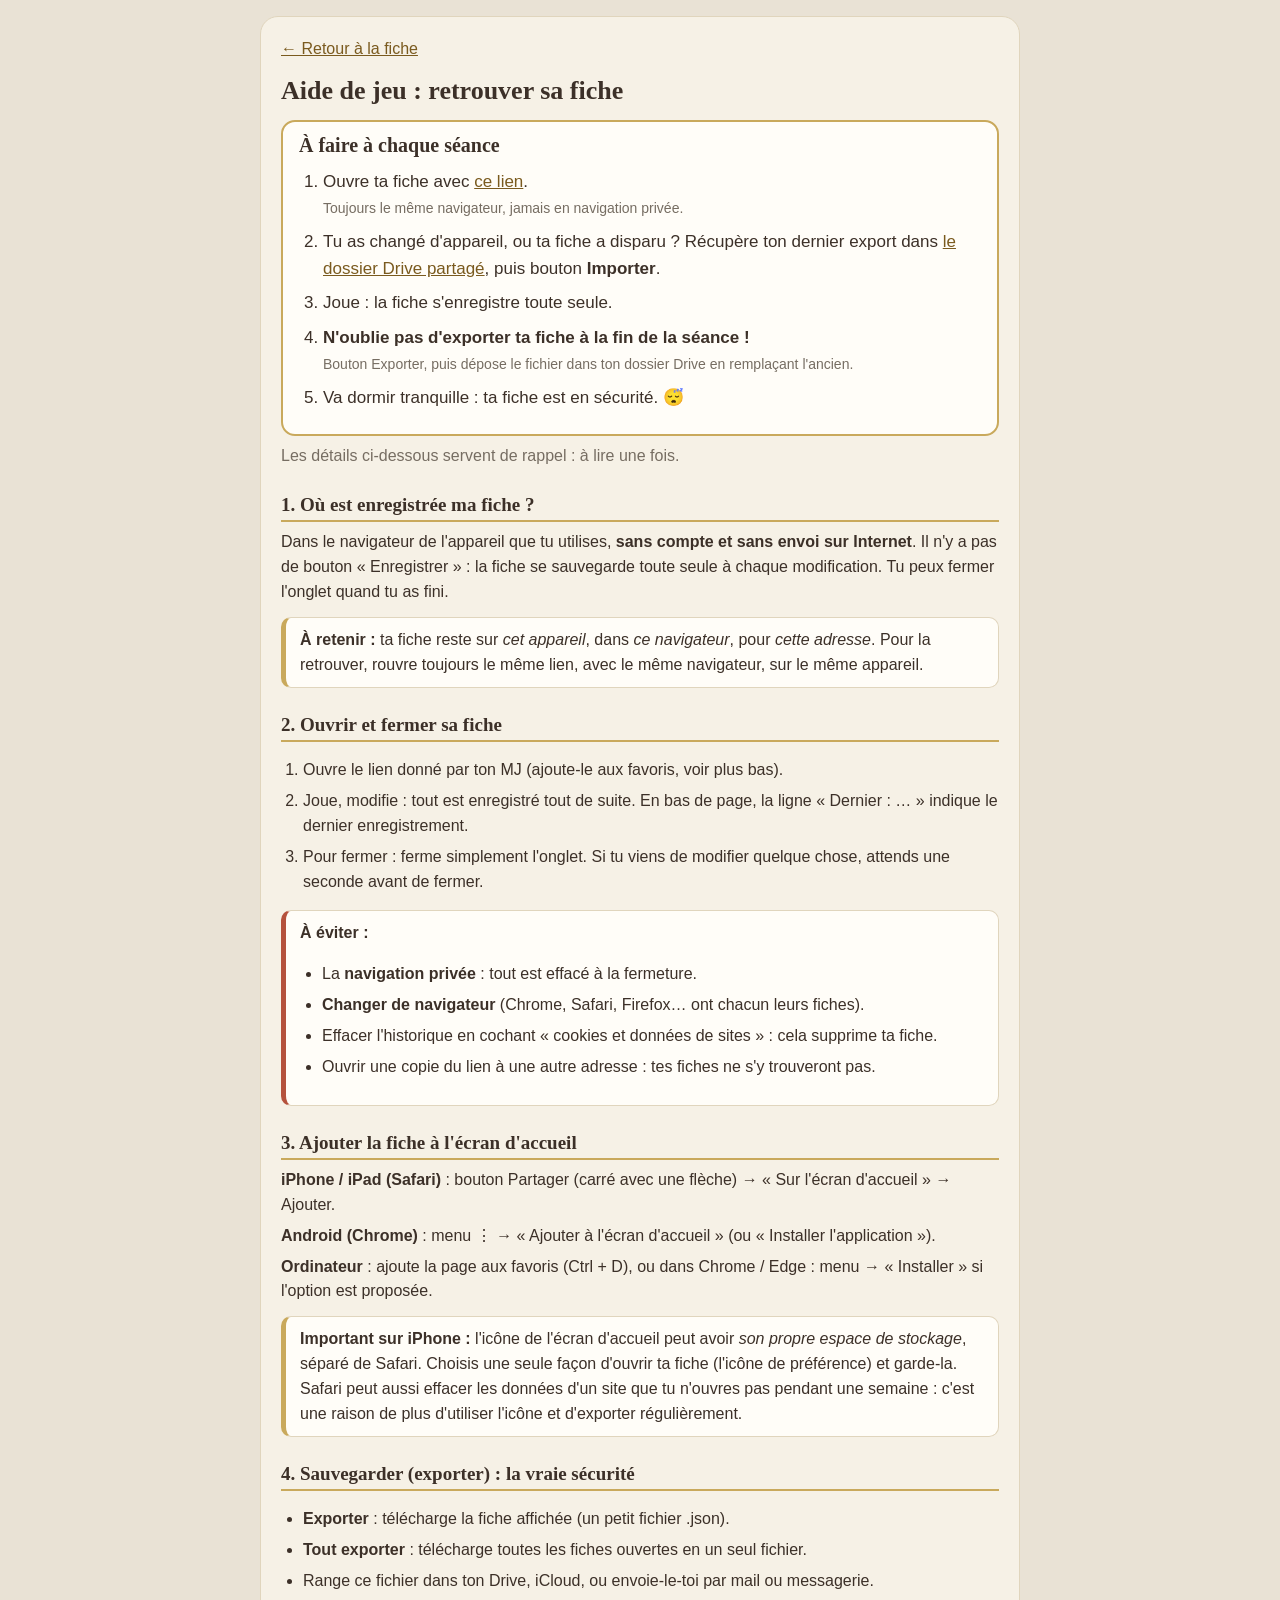
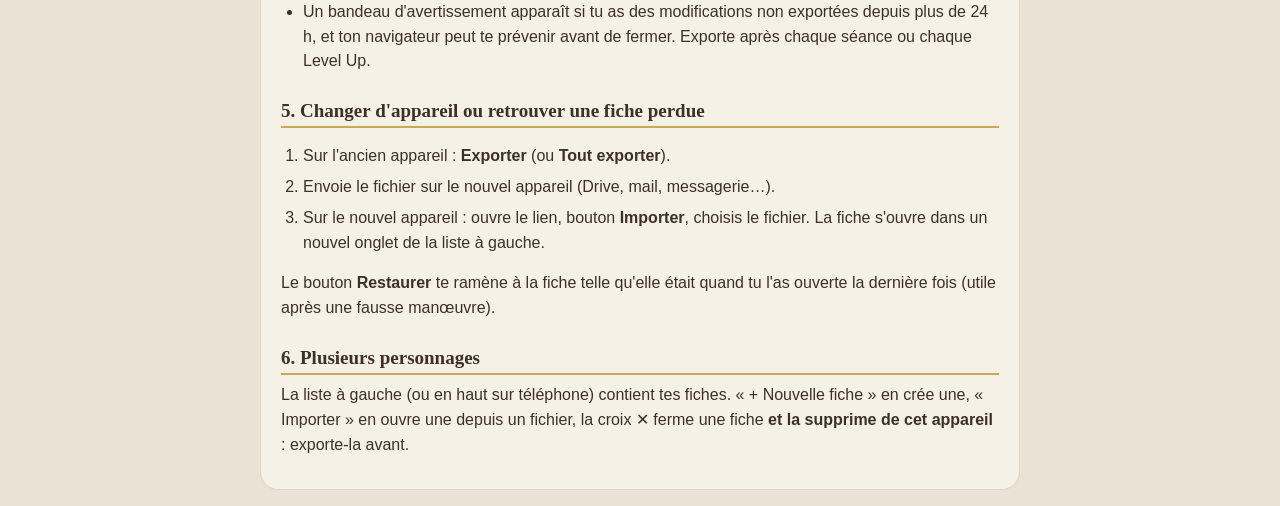
==== aide.html @ 0c8c1849 "Mise à jour du lien Drive" ====
<!DOCTYPE html>
<html lang="fr">
<head>
<meta charset="UTF-8">
<meta name="viewport" content="width=device-width, initial-scale=1">
<title>Coïa — Aide de jeu : retrouver sa fiche</title>
<style>
  :root { --paper:#f6f1e6; --ink:#3c3028; --muted:#766d62; --gold:#c9a95c; --line:#e0d5bd; --white:#fffdf8; }
  * { box-sizing:border-box; }
  body { margin:0; background:#e9e2d5; color:var(--ink); font:16px/1.55 "Segoe UI",Arial,sans-serif; padding:16px; }
  main { max-width:760px; margin:0 auto; background:var(--paper); border:1px solid var(--line); border-radius:18px; padding:20px 20px 26px; }
  h1 { font:bold 26px Georgia,serif; margin:0 0 4px; }
  h2 { font:bold 19px Georgia,serif; margin:26px 0 8px; border-bottom:2px solid var(--gold); padding-bottom:4px; }
  p, li { margin:6px 0; }
  .lead { color:var(--muted); margin-bottom:14px; }
  .box { background:var(--white); border:1px solid var(--line); border-left:5px solid var(--gold); border-radius:10px; padding:10px 14px; margin:12px 0; }
  .ko { border-left-color:#b5523d; }
  a { color:#7a5a1e; }
  ul, ol { padding-left:22px; }
  .back { display:inline-block; margin-bottom:14px; }
  .quick { background:var(--white); border:2px solid var(--gold); border-radius:14px; padding:12px 16px 14px; margin:14px 0 8px; }
  .quick h2 { border:0; margin:0 0 6px; font-size:20px; }
  .quick ol { margin:0; padding-left:24px; font-size:17px; }
  .quick li { margin:8px 0; }
  .quick small { color:var(--muted); font-size:14px; }
</style>
</head>
<body>
<main>
  <a class="back" href="index.html">← Retour à la fiche</a>
  <h1>Aide de jeu : retrouver sa fiche</h1>
  <div class="quick">
    <h2>À faire à chaque séance</h2>
    <ol>
      <li>Ouvre ta fiche avec <a href="index.html">ce lien</a>.<br><small>Toujours le même navigateur, jamais en navigation privée.</small></li>
      <li>Tu as changé d'appareil, ou ta fiche a disparu ? Récupère ton dernier export dans <a id="driveLink" href="#">le dossier Drive partagé</a>, puis bouton <strong>Importer</strong>.</li>
      <li>Joue : la fiche s'enregistre toute seule.</li>
      <li><strong>N'oublie pas d'exporter ta fiche à la fin de la séance !</strong><br><small>Bouton Exporter, puis dépose le fichier dans ton dossier Drive en remplaçant l'ancien.</small></li>
      <li>Va dormir tranquille : ta fiche est en sécurité. 😴</li>
    </ol>
  </div>
  <p class="lead">Les détails ci-dessous servent de rappel : à lire une fois.</p>

  <h2>1. Où est enregistrée ma fiche ?</h2>
  <p>Dans le navigateur de l'appareil que tu utilises, <strong>sans compte et sans envoi sur Internet</strong>. Il n'y a pas de bouton « Enregistrer » : la fiche se sauvegarde toute seule à chaque modification. Tu peux fermer l'onglet quand tu as fini.</p>
  <div class="box"><strong>À retenir :</strong> ta fiche reste sur <em>cet appareil</em>, dans <em>ce navigateur</em>, pour <em>cette adresse</em>. Pour la retrouver, rouvre toujours le même lien, avec le même navigateur, sur le même appareil.</div>

  <h2>2. Ouvrir et fermer sa fiche</h2>
  <ol>
    <li>Ouvre le lien donné par ton MJ (ajoute-le aux favoris, voir plus bas).</li>
    <li>Joue, modifie : tout est enregistré tout de suite. En bas de page, la ligne « Dernier : … » indique le dernier enregistrement.</li>
    <li>Pour fermer : ferme simplement l'onglet. Si tu viens de modifier quelque chose, attends une seconde avant de fermer.</li>
  </ol>
  <div class="box ko"><strong>À éviter :</strong>
    <ul>
      <li>La <strong>navigation privée</strong> : tout est effacé à la fermeture.</li>
      <li><strong>Changer de navigateur</strong> (Chrome, Safari, Firefox… ont chacun leurs fiches).</li>
      <li>Effacer l'historique en cochant « cookies et données de sites » : cela supprime ta fiche.</li>
      <li>Ouvrir une copie du lien à une autre adresse : tes fiches ne s'y trouveront pas.</li>
    </ul>
  </div>

  <h2>3. Ajouter la fiche à l'écran d'accueil</h2>
  <p><strong>iPhone / iPad (Safari)</strong> : bouton Partager (carré avec une flèche) → « Sur l'écran d'accueil » → Ajouter.</p>
  <p><strong>Android (Chrome)</strong> : menu ⋮ → « Ajouter à l'écran d'accueil » (ou « Installer l'application »).</p>
  <p><strong>Ordinateur</strong> : ajoute la page aux favoris (Ctrl + D), ou dans Chrome / Edge : menu → « Installer » si l'option est proposée.</p>
  <div class="box"><strong>Important sur iPhone :</strong> l'icône de l'écran d'accueil peut avoir <em>son propre espace de stockage</em>, séparé de Safari. Choisis une seule façon d'ouvrir ta fiche (l'icône de préférence) et garde-la. Safari peut aussi effacer les données d'un site que tu n'ouvres pas pendant une semaine : c'est une raison de plus d'utiliser l'icône et d'exporter régulièrement.</div>

  <h2>4. Sauvegarder (exporter) : la vraie sécurité</h2>
  <ul>
    <li><strong>Exporter</strong> : télécharge la fiche affichée (un petit fichier .json).</li>
    <li><strong>Tout exporter</strong> : télécharge toutes les fiches ouvertes en un seul fichier.</li>
    <li>Range ce fichier dans ton Drive, iCloud, ou envoie-le-toi par mail ou messagerie.</li>
    <li>Un bandeau d'avertissement apparaît si tu as des modifications non exportées depuis plus de 24 h, et ton navigateur peut te prévenir avant de fermer. Exporte après chaque séance ou chaque Level Up.</li>
  </ul>

  <h2>5. Changer d'appareil ou retrouver une fiche perdue</h2>
  <ol>
    <li>Sur l'ancien appareil : <strong>Exporter</strong> (ou <strong>Tout exporter</strong>).</li>
    <li>Envoie le fichier sur le nouvel appareil (Drive, mail, messagerie…).</li>
    <li>Sur le nouvel appareil : ouvre le lien, bouton <strong>Importer</strong>, choisis le fichier. La fiche s'ouvre dans un nouvel onglet de la liste à gauche.</li>
  </ol>
  <p>Le bouton <strong>Restaurer</strong> te ramène à la fiche telle qu'elle était quand tu l'as ouverte la dernière fois (utile après une fausse manœuvre).</p>

  <h2>6. Plusieurs personnages</h2>
  <p>La liste à gauche (ou en haut sur téléphone) contient tes fiches. « + Nouvelle fiche » en crée une, « Importer » en ouvre une depuis un fichier, la croix ✕ ferme une fiche <strong>et la supprime de cet appareil</strong> : exporte-la avant.</p>
</main>
<script>
  // Le MJ colle ici le lien du dossier Drive partagé (entre les guillemets). Laisser vide tant qu'il n'existe pas.
  const LIEN_DRIVE = 'https://drive.google.com/drive/folders/1nUZcIhmO85K1fo0zMs_XKZ4BUqSYp_VO';
  const drive = document.getElementById('driveLink');
  if (LIEN_DRIVE) { drive.href = LIEN_DRIVE; drive.target = '_blank'; drive.rel = 'noopener'; }
  else drive.replaceWith('le dossier Drive partagé (lien à demander à ton MJ)');
</script>
</body>
</html>
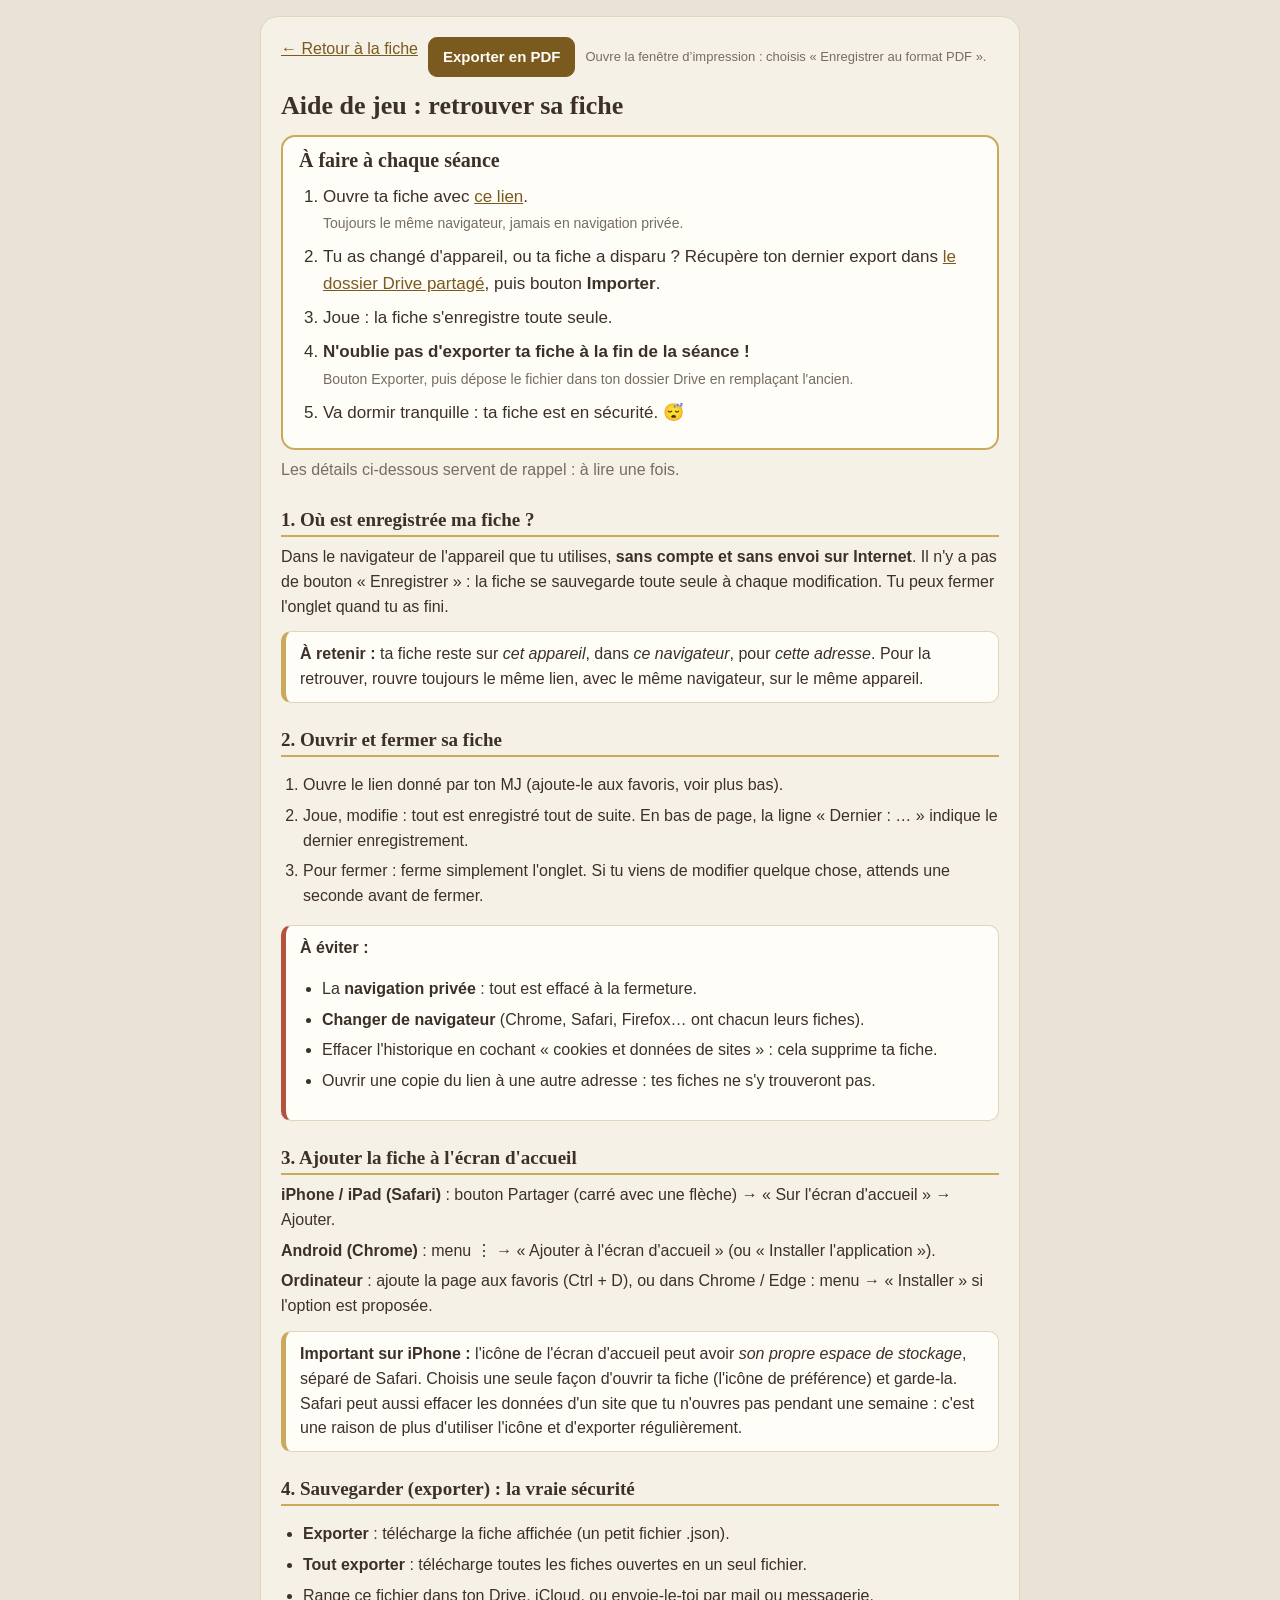
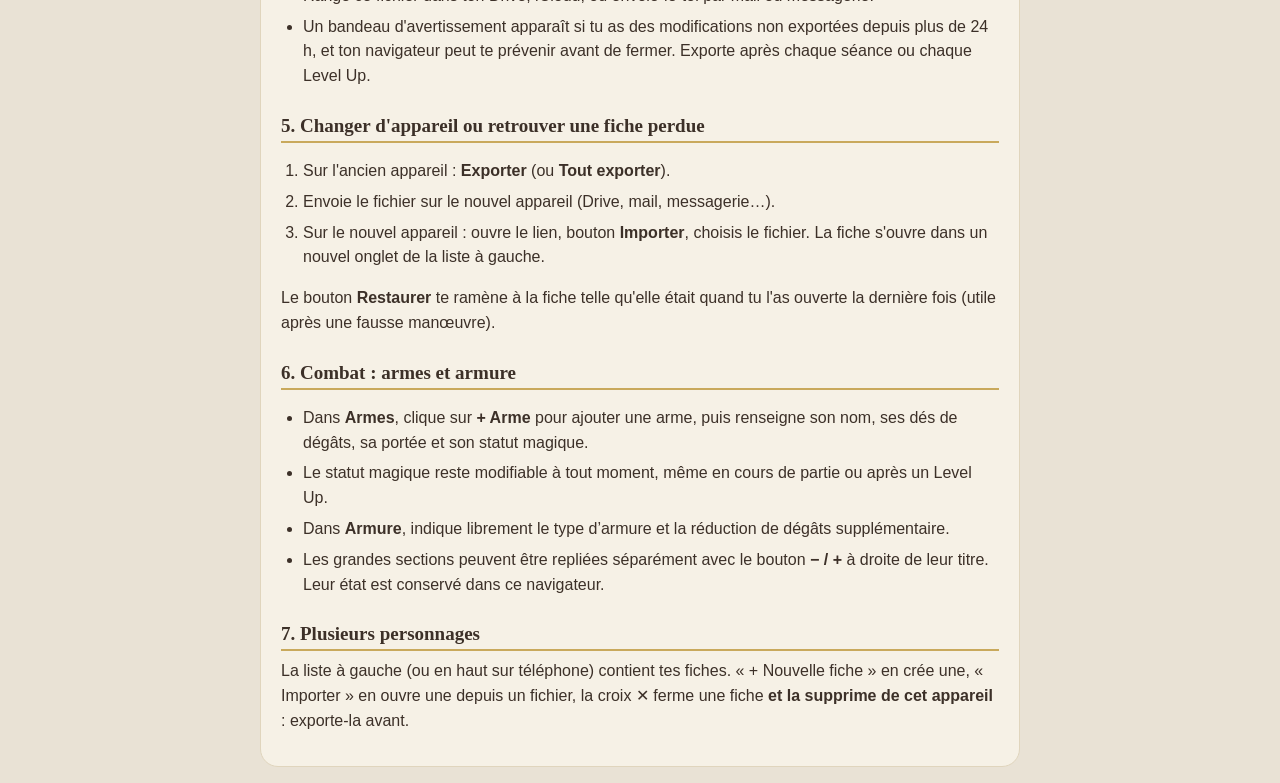
==== commit 5e1b6687: "v_9 remplacement des fichiers Ajout de l'export de l'aide de jeu" ====
--- a/aide.html
+++ b/aide.html
@@ -23,11 +23,30 @@
   .quick ol { margin:0; padding-left:24px; font-size:17px; }
   .quick li { margin:8px 0; }
   .quick small { color:var(--muted); font-size:14px; }
+  .toolbar { display:flex; flex-wrap:wrap; gap:10px; align-items:center; margin:0 0 14px; }
+  .export-pdf { appearance:none; border:1px solid #7a5a1e; border-radius:9px; background:#7a5a1e; color:#fffdf8; padding:9px 14px; font:600 15px/1.3 "Segoe UI",Arial,sans-serif; cursor:pointer; }
+  .export-pdf:hover { background:#624716; }
+  .export-note { color:var(--muted); font-size:13px; }
+  @media print {
+    @page { size:auto; margin:15mm 14mm; }
+    body { padding:0; margin:0; background:#fff; color:#222; font-size:11pt; line-height:1.4; }
+    main { max-width:none; margin:0; padding:0; border:0; border-radius:0; background:#fff; }
+    .toolbar, .back { display:none !important; }
+    h1 { font-size:22pt; }
+    h2 { font-size:15pt; margin-top:18pt; break-after:avoid; }
+    p, li { break-inside:avoid; }
+    .box, .quick { break-inside:avoid; background:#fff; }
+    a { color:#624716; text-decoration:underline; }
+  }
 </style>
 </head>
 <body>
 <main>
-  <a class="back" href="index.html">← Retour à la fiche</a>
+  <div class="toolbar">
+    <a class="back" href="index.html">← Retour à la fiche</a>
+    <button class="export-pdf" id="exportPdf" type="button">Exporter en PDF</button>
+    <span class="export-note">Ouvre la fenêtre d’impression : choisis « Enregistrer au format PDF ».</span>
+  </div>
   <h1>Aide de jeu : retrouver sa fiche</h1>
   <div class="quick">
     <h2>À faire à chaque séance</h2>
@@ -82,11 +101,21 @@
   </ol>
   <p>Le bouton <strong>Restaurer</strong> te ramène à la fiche telle qu'elle était quand tu l'as ouverte la dernière fois (utile après une fausse manœuvre).</p>
 
-  <h2>6. Plusieurs personnages</h2>
+  <h2>6. Combat : armes et armure</h2>
+  <ul>
+    <li>Dans <strong>Armes</strong>, clique sur <strong>+ Arme</strong> pour ajouter une arme, puis renseigne son nom, ses dés de dégâts, sa portée et son statut magique.</li>
+    <li>Le statut magique reste modifiable à tout moment, même en cours de partie ou après un Level Up.</li>
+    <li>Dans <strong>Armure</strong>, indique librement le type d’armure et la réduction de dégâts supplémentaire.</li>
+    <li>Les grandes sections peuvent être repliées séparément avec le bouton <strong>− / +</strong> à droite de leur titre. Leur état est conservé dans ce navigateur.</li>
+  </ul>
+
+  <h2>7. Plusieurs personnages</h2>
   <p>La liste à gauche (ou en haut sur téléphone) contient tes fiches. « + Nouvelle fiche » en crée une, « Importer » en ouvre une depuis un fichier, la croix ✕ ferme une fiche <strong>et la supprime de cet appareil</strong> : exporte-la avant.</p>
 </main>
 <script>
   // Le MJ colle ici le lien du dossier Drive partagé (entre les guillemets). Laisser vide tant qu'il n'existe pas.
+  document.getElementById('exportPdf').addEventListener('click', () => window.print());
+
   const LIEN_DRIVE = 'https://drive.google.com/drive/folders/1nUZcIhmO85K1fo0zMs_XKZ4BUqSYp_VO';
   const drive = document.getElementById('driveLink');
   if (LIEN_DRIVE) { drive.href = LIEN_DRIVE; drive.target = '_blank'; drive.rel = 'noopener'; }
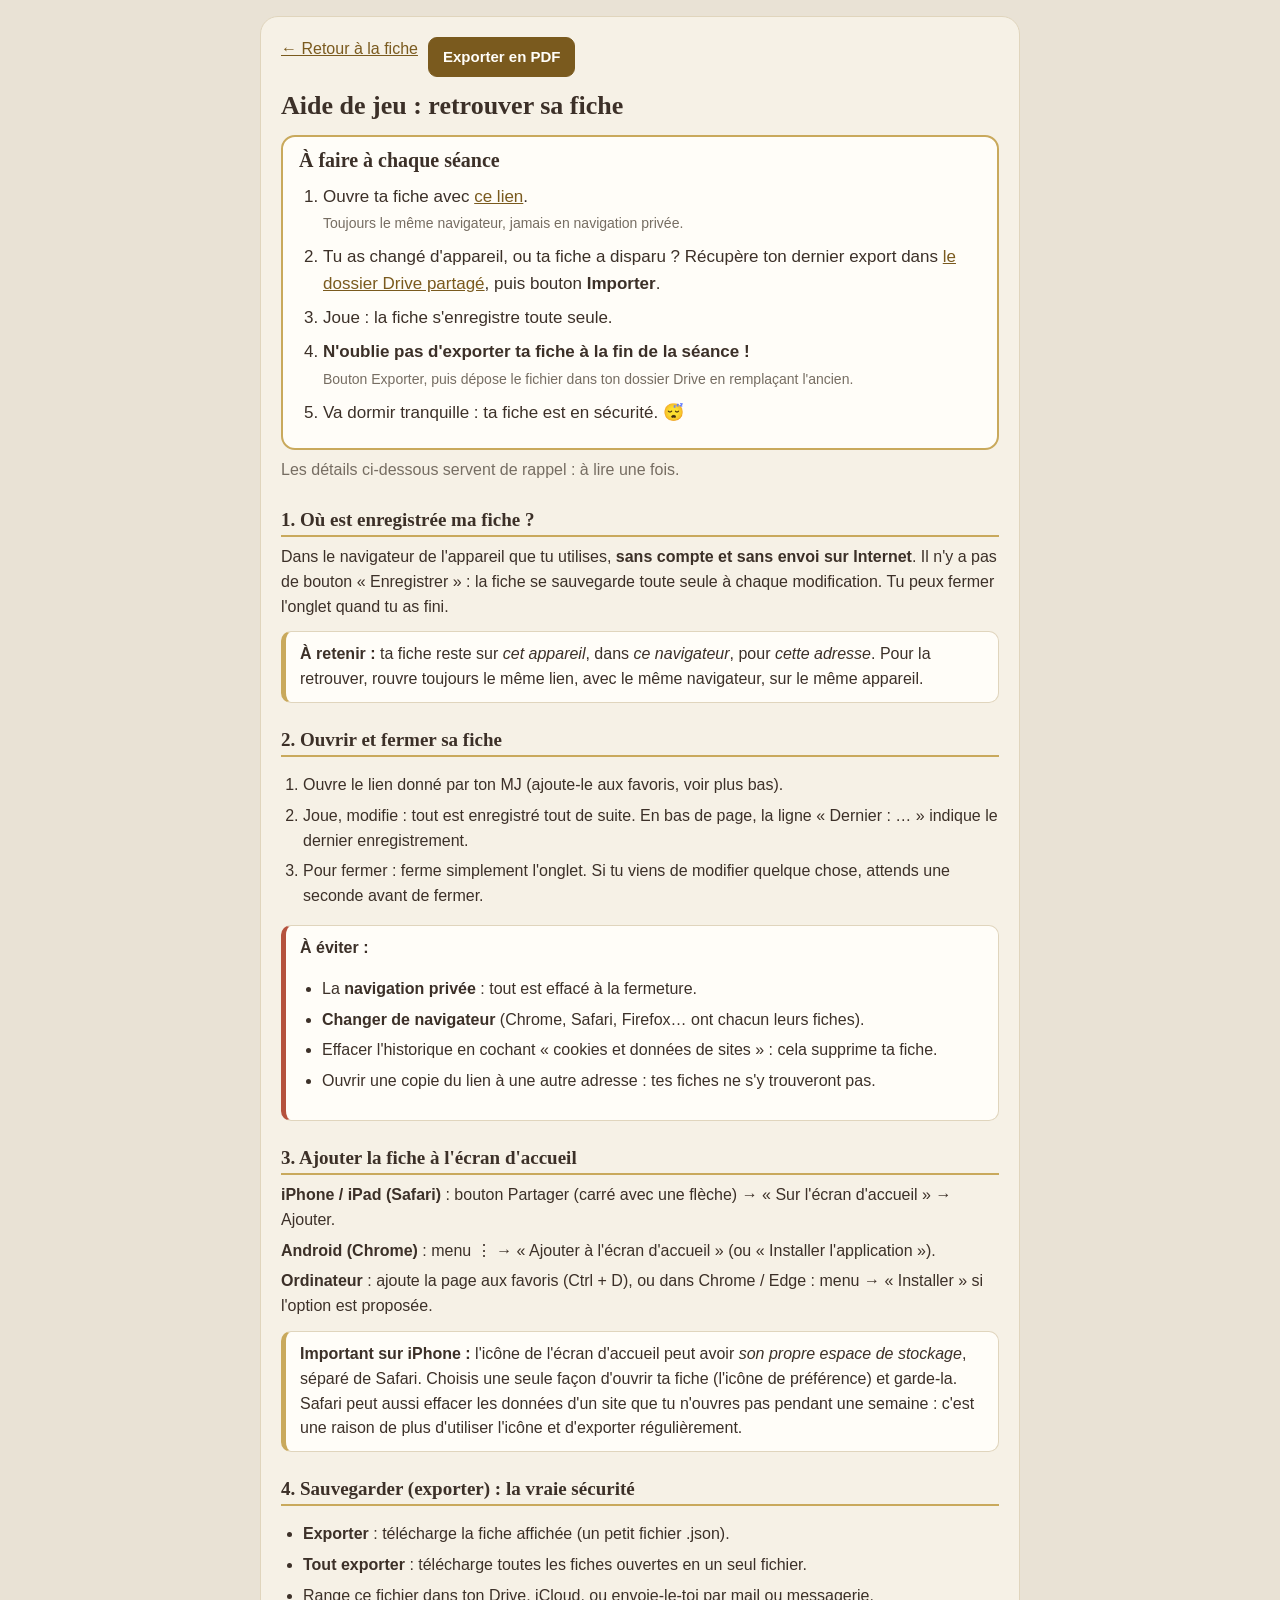
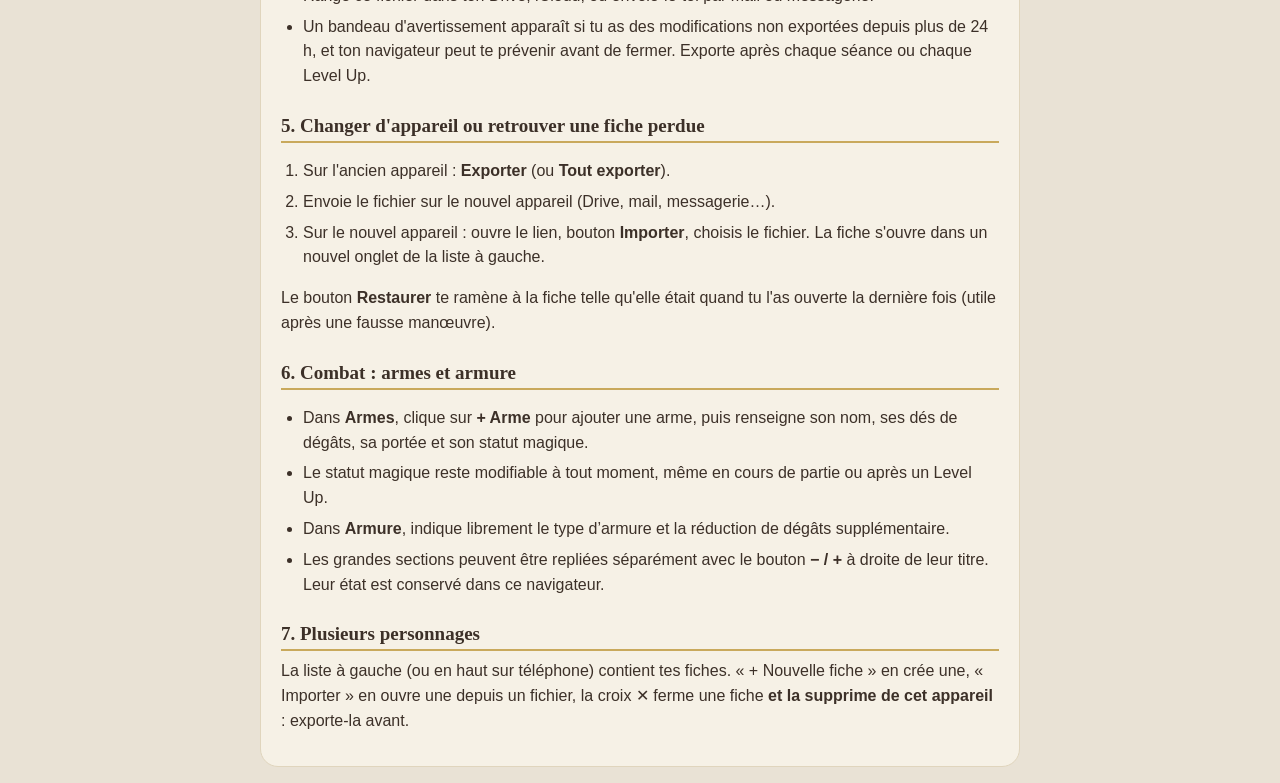
==== commit fde9763c: "Update aide.html" ====
--- a/aide.html
+++ b/aide.html
@@ -45,7 +45,6 @@
   <div class="toolbar">
     <a class="back" href="index.html">← Retour à la fiche</a>
     <button class="export-pdf" id="exportPdf" type="button">Exporter en PDF</button>
-    <span class="export-note">Ouvre la fenêtre d’impression : choisis « Enregistrer au format PDF ».</span>
   </div>
   <h1>Aide de jeu : retrouver sa fiche</h1>
   <div class="quick">
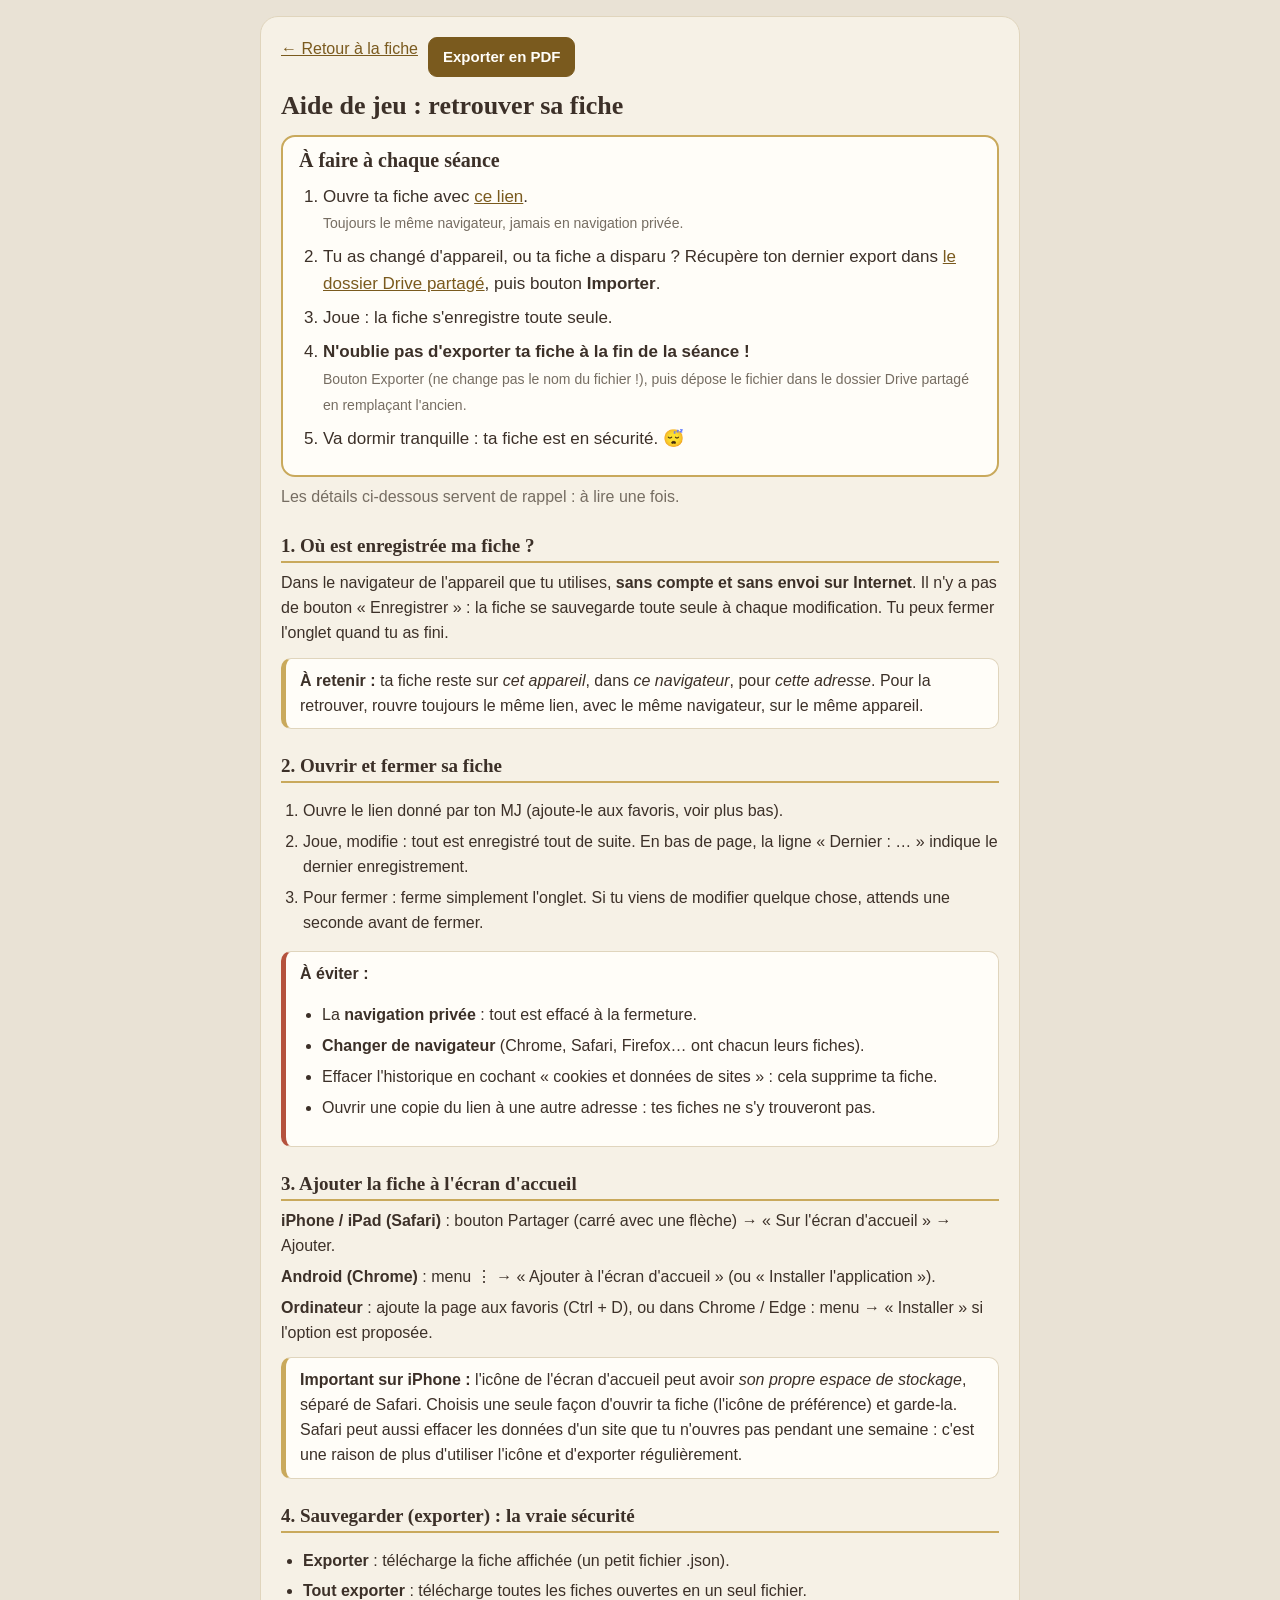
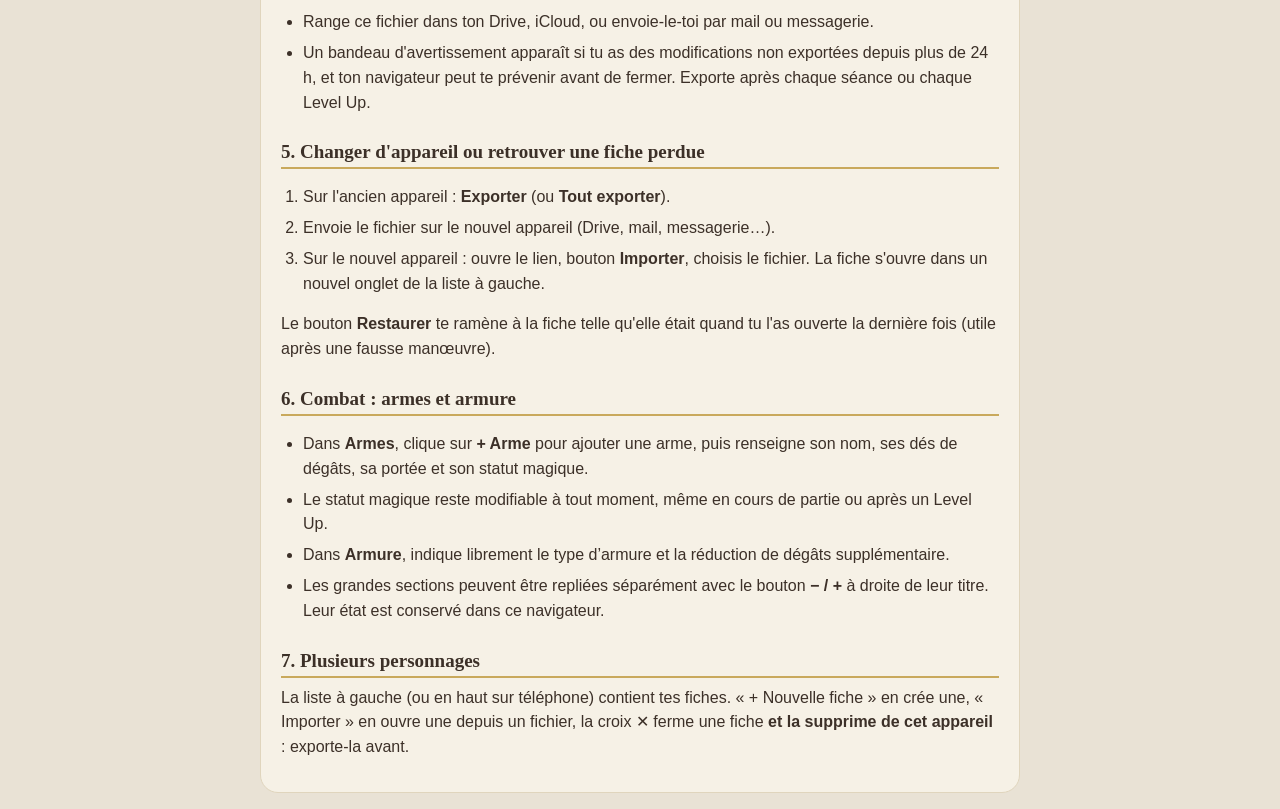
==== commit 517490a4: "Update aide.html" ====
--- a/aide.html
+++ b/aide.html
@@ -53,7 +53,7 @@
       <li>Ouvre ta fiche avec <a href="index.html">ce lien</a>.<br><small>Toujours le même navigateur, jamais en navigation privée.</small></li>
       <li>Tu as changé d'appareil, ou ta fiche a disparu ? Récupère ton dernier export dans <a id="driveLink" href="#">le dossier Drive partagé</a>, puis bouton <strong>Importer</strong>.</li>
       <li>Joue : la fiche s'enregistre toute seule.</li>
-      <li><strong>N'oublie pas d'exporter ta fiche à la fin de la séance !</strong><br><small>Bouton Exporter, puis dépose le fichier dans ton dossier Drive en remplaçant l'ancien.</small></li>
+      <li><strong>N'oublie pas d'exporter ta fiche à la fin de la séance !</strong><br><small>Bouton Exporter (ne change pas le nom du fichier !), puis dépose le fichier dans le dossier Drive partagé en remplaçant l'ancien.</small></li>
       <li>Va dormir tranquille : ta fiche est en sécurité. 😴</li>
     </ol>
   </div>
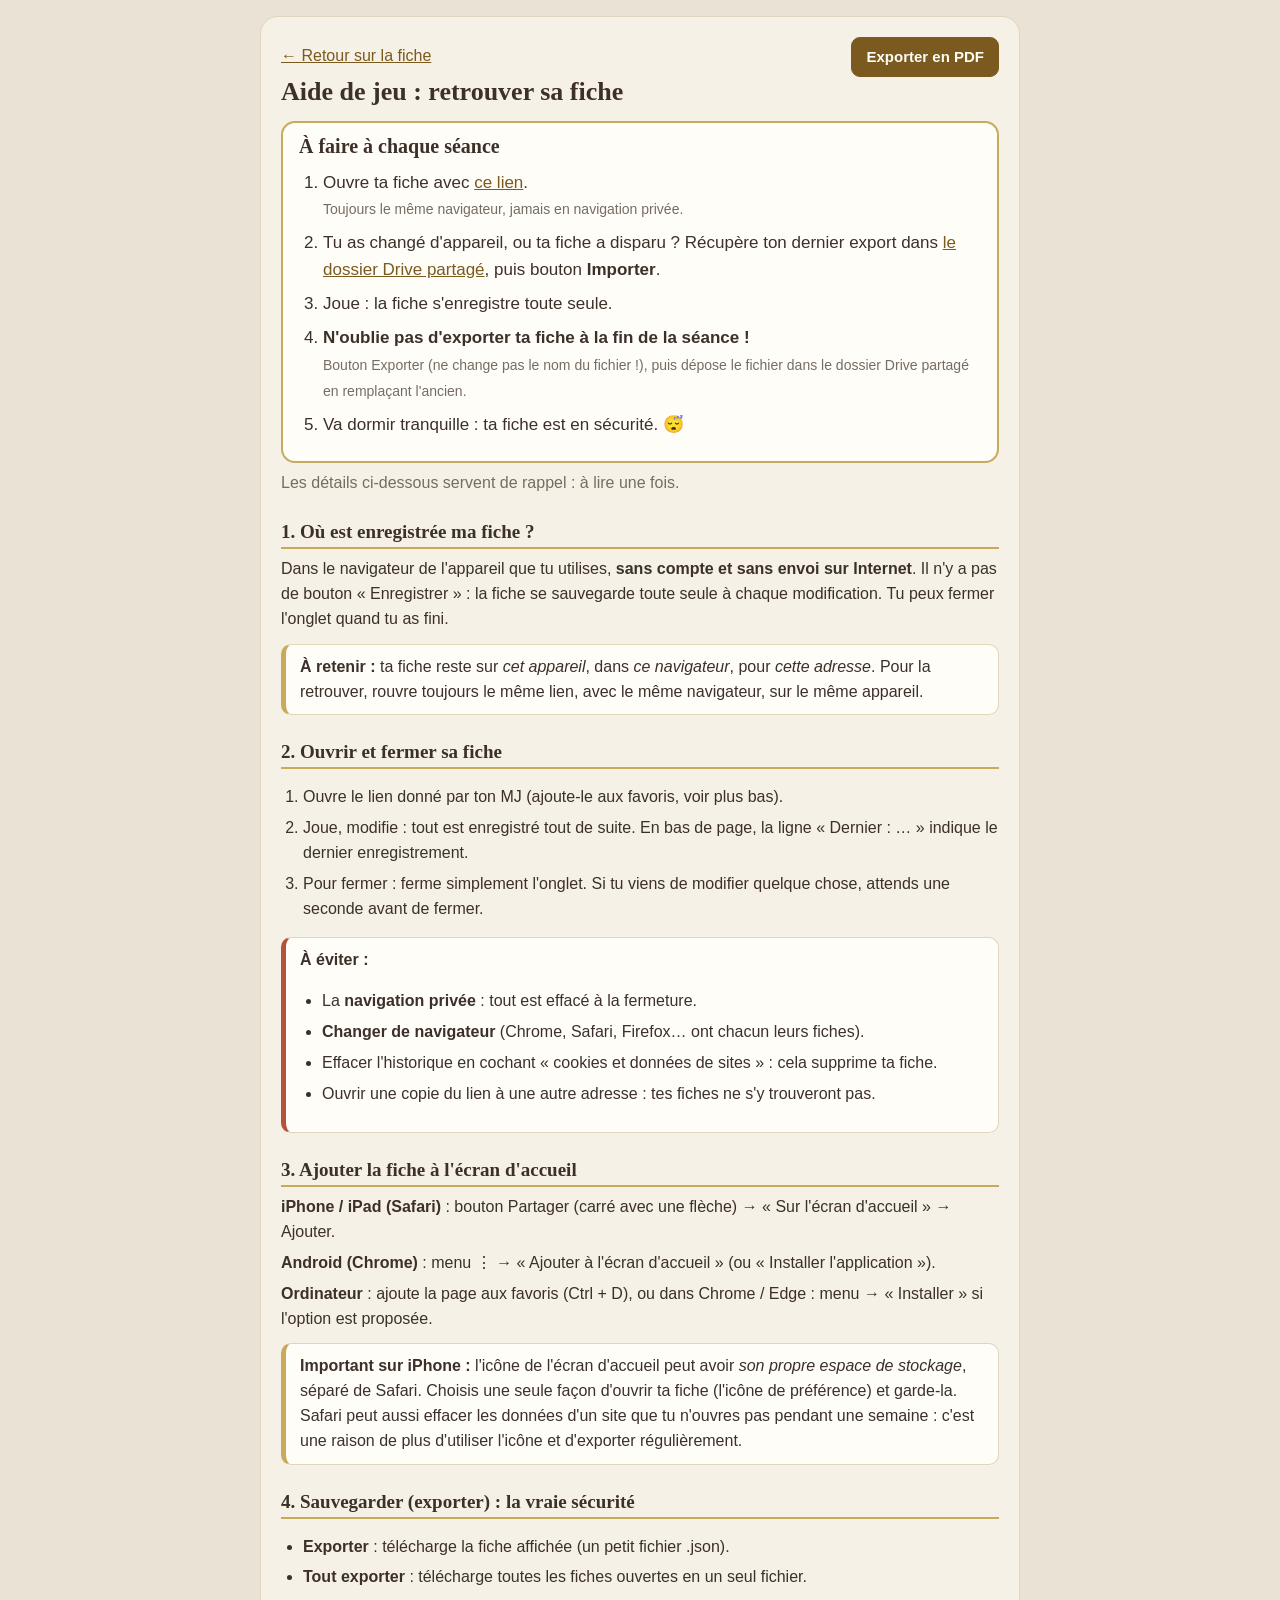
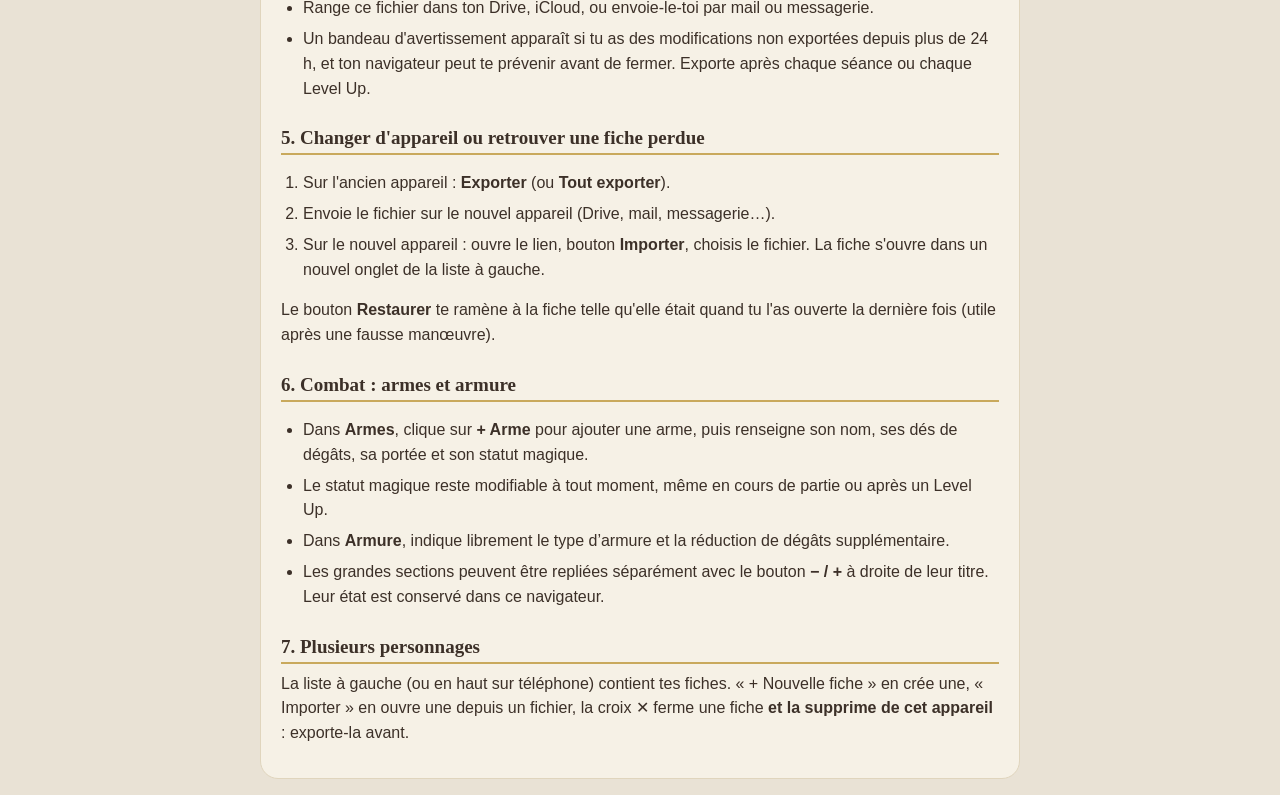
==== commit e556b89b: "Update aide.html" ====
--- a/aide.html
+++ b/aide.html
@@ -42,8 +42,8 @@
 </head>
 <body>
 <main>
-  <div class="toolbar">
-    <a class="back" href="index.html">← Retour à la fiche</a>
+  <div style="display: flex; justify-content: space-between; align-items: center; width: 100%;">
+    <a href="index.html">← Retour sur la fiche</a>
     <button class="export-pdf" id="exportPdf" type="button">Exporter en PDF</button>
   </div>
   <h1>Aide de jeu : retrouver sa fiche</h1>
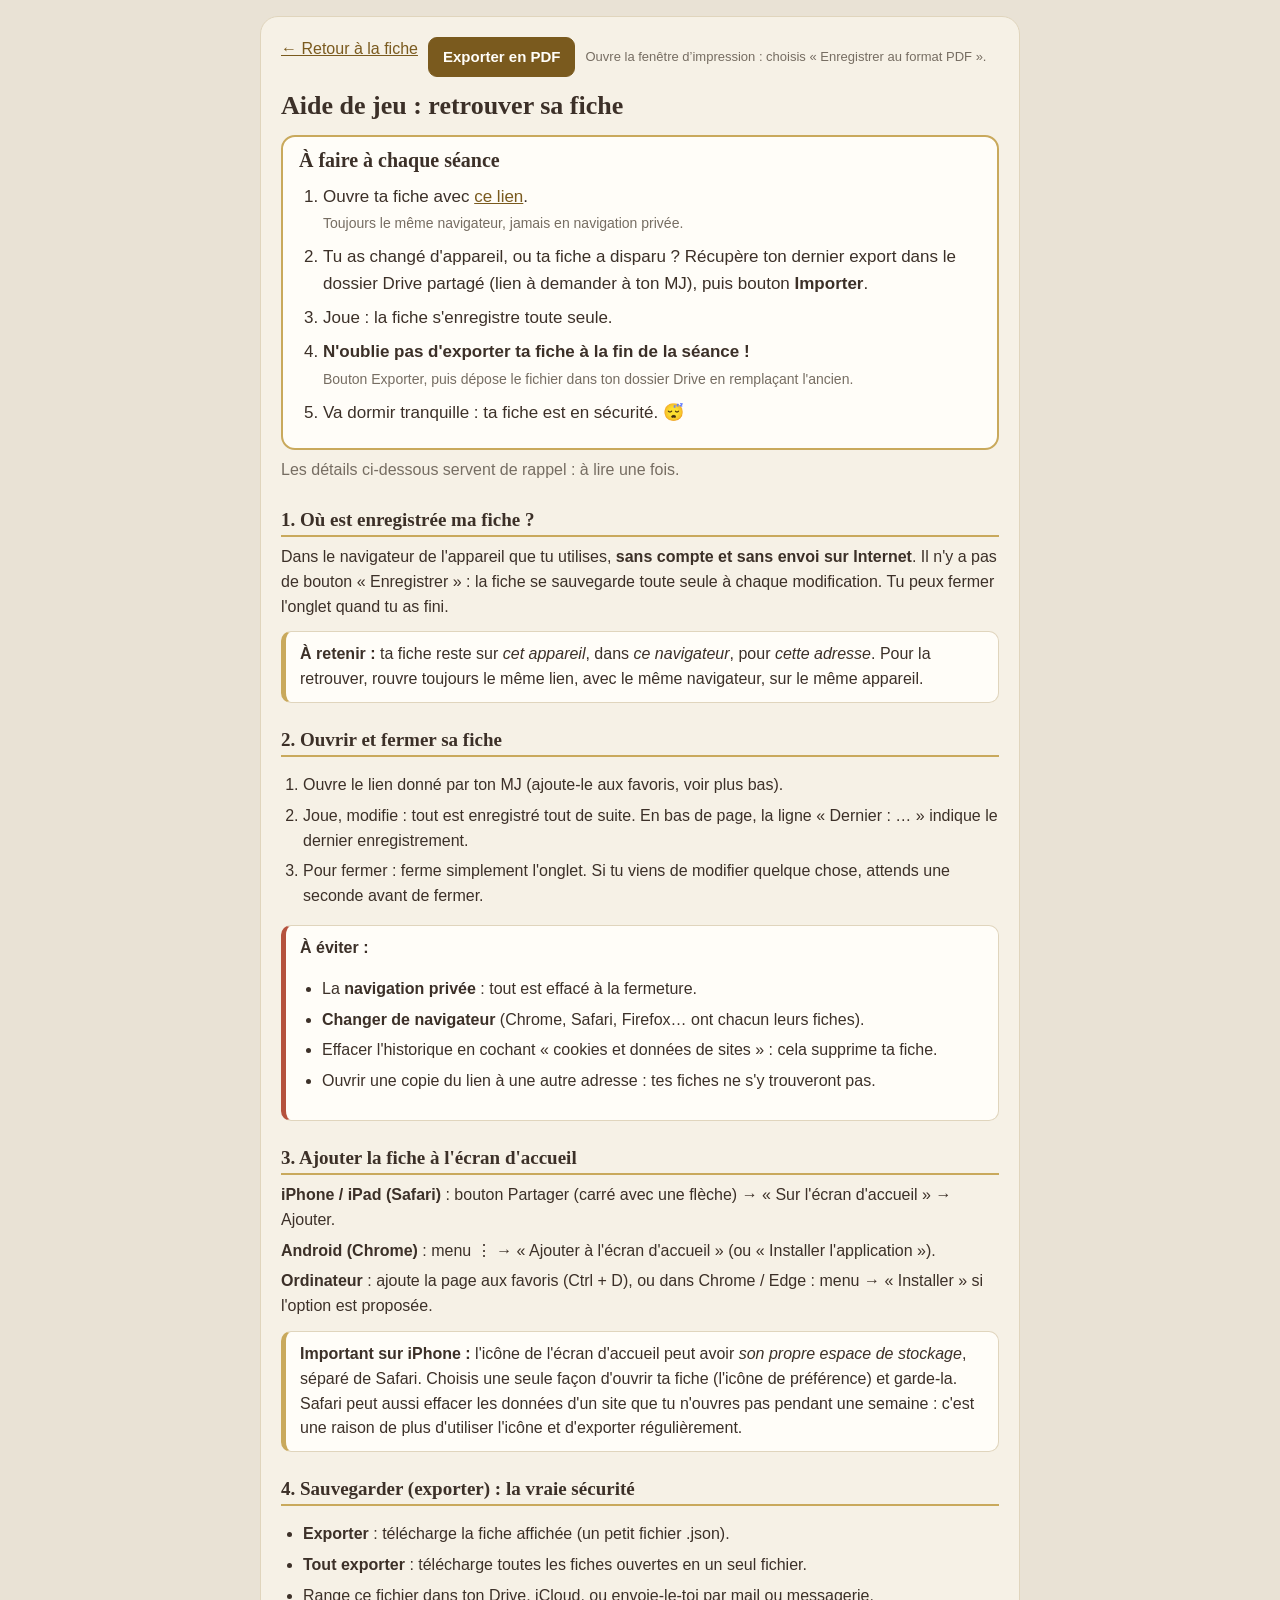
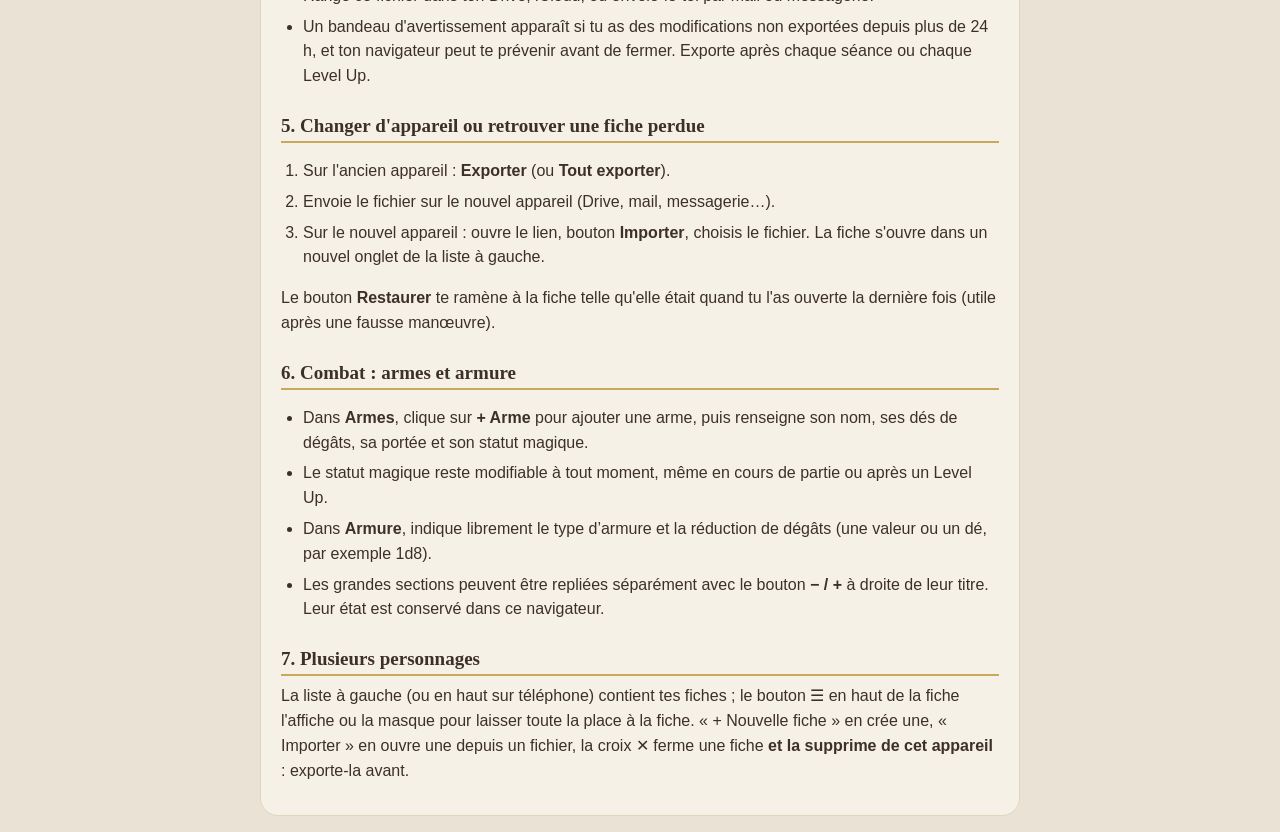
==== commit 53a20961: "Add files via upload v12" ====
--- a/aide.html
+++ b/aide.html
@@ -42,9 +42,10 @@
 </head>
 <body>
 <main>
-  <div style="display: flex; justify-content: space-between; align-items: center; width: 100%;">
-    <a href="index.html">← Retour sur la fiche</a>
+  <div class="toolbar">
+    <a class="back" href="index.html">← Retour à la fiche</a>
     <button class="export-pdf" id="exportPdf" type="button">Exporter en PDF</button>
+    <span class="export-note">Ouvre la fenêtre d’impression : choisis « Enregistrer au format PDF ».</span>
   </div>
   <h1>Aide de jeu : retrouver sa fiche</h1>
   <div class="quick">
@@ -53,7 +54,7 @@
       <li>Ouvre ta fiche avec <a href="index.html">ce lien</a>.<br><small>Toujours le même navigateur, jamais en navigation privée.</small></li>
       <li>Tu as changé d'appareil, ou ta fiche a disparu ? Récupère ton dernier export dans <a id="driveLink" href="#">le dossier Drive partagé</a>, puis bouton <strong>Importer</strong>.</li>
       <li>Joue : la fiche s'enregistre toute seule.</li>
-      <li><strong>N'oublie pas d'exporter ta fiche à la fin de la séance !</strong><br><small>Bouton Exporter (ne change pas le nom du fichier !), puis dépose le fichier dans le dossier Drive partagé en remplaçant l'ancien.</small></li>
+      <li><strong>N'oublie pas d'exporter ta fiche à la fin de la séance !</strong><br><small>Bouton Exporter, puis dépose le fichier dans ton dossier Drive en remplaçant l'ancien.</small></li>
       <li>Va dormir tranquille : ta fiche est en sécurité. 😴</li>
     </ol>
   </div>
@@ -104,18 +105,18 @@
   <ul>
     <li>Dans <strong>Armes</strong>, clique sur <strong>+ Arme</strong> pour ajouter une arme, puis renseigne son nom, ses dés de dégâts, sa portée et son statut magique.</li>
     <li>Le statut magique reste modifiable à tout moment, même en cours de partie ou après un Level Up.</li>
-    <li>Dans <strong>Armure</strong>, indique librement le type d’armure et la réduction de dégâts supplémentaire.</li>
+    <li>Dans <strong>Armure</strong>, indique librement le type d’armure et la réduction de dégâts (une valeur ou un dé, par exemple 1d8).</li>
     <li>Les grandes sections peuvent être repliées séparément avec le bouton <strong>− / +</strong> à droite de leur titre. Leur état est conservé dans ce navigateur.</li>
   </ul>
 
   <h2>7. Plusieurs personnages</h2>
-  <p>La liste à gauche (ou en haut sur téléphone) contient tes fiches. « + Nouvelle fiche » en crée une, « Importer » en ouvre une depuis un fichier, la croix ✕ ferme une fiche <strong>et la supprime de cet appareil</strong> : exporte-la avant.</p>
+  <p>La liste à gauche (ou en haut sur téléphone) contient tes fiches ; le bouton ☰ en haut de la fiche l'affiche ou la masque pour laisser toute la place à la fiche. « + Nouvelle fiche » en crée une, « Importer » en ouvre une depuis un fichier, la croix ✕ ferme une fiche <strong>et la supprime de cet appareil</strong> : exporte-la avant.</p>
 </main>
 <script>
   // Le MJ colle ici le lien du dossier Drive partagé (entre les guillemets). Laisser vide tant qu'il n'existe pas.
   document.getElementById('exportPdf').addEventListener('click', () => window.print());
 
-  const LIEN_DRIVE = 'https://drive.google.com/drive/folders/1nUZcIhmO85K1fo0zMs_XKZ4BUqSYp_VO';
+  const LIEN_DRIVE = '';
   const drive = document.getElementById('driveLink');
   if (LIEN_DRIVE) { drive.href = LIEN_DRIVE; drive.target = '_blank'; drive.rel = 'noopener'; }
   else drive.replaceWith('le dossier Drive partagé (lien à demander à ton MJ)');
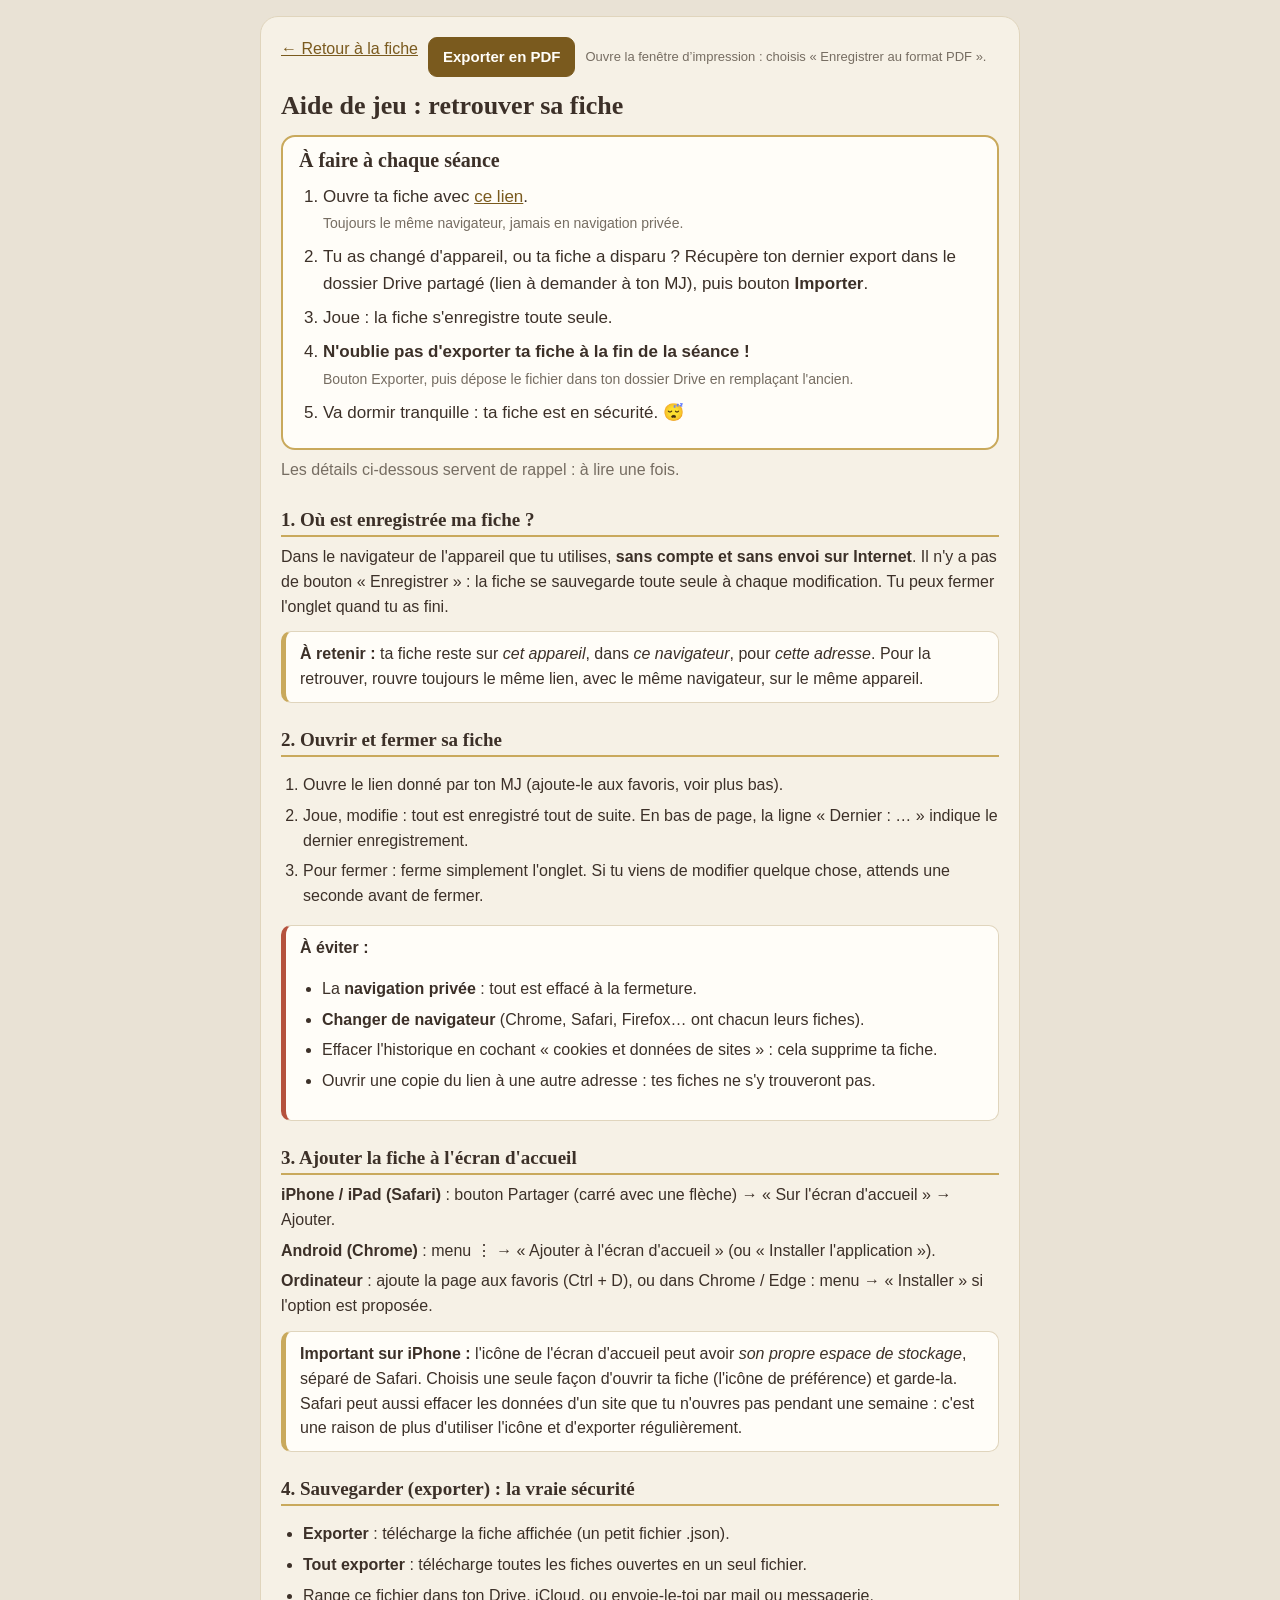
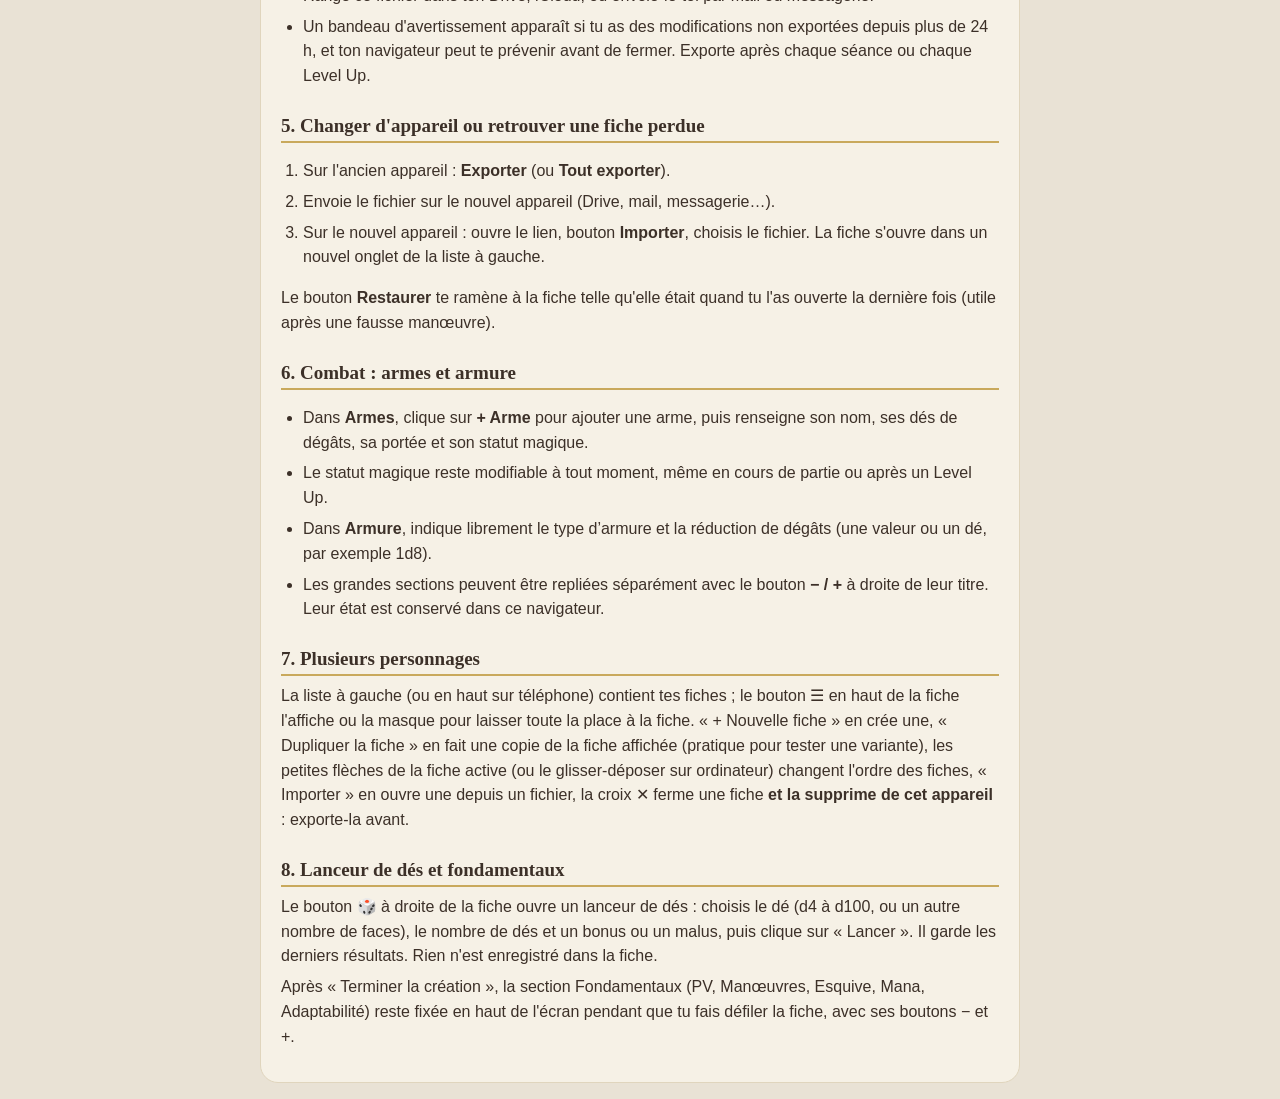
==== commit ed4f848b: "Add files via upload derniere version ok (sans journal)" ====
--- a/aide.html
+++ b/aide.html
@@ -110,7 +110,11 @@
   </ul>
 
   <h2>7. Plusieurs personnages</h2>
-  <p>La liste à gauche (ou en haut sur téléphone) contient tes fiches ; le bouton ☰ en haut de la fiche l'affiche ou la masque pour laisser toute la place à la fiche. « + Nouvelle fiche » en crée une, « Importer » en ouvre une depuis un fichier, la croix ✕ ferme une fiche <strong>et la supprime de cet appareil</strong> : exporte-la avant.</p>
+  <p>La liste à gauche (ou en haut sur téléphone) contient tes fiches ; le bouton ☰ en haut de la fiche l'affiche ou la masque pour laisser toute la place à la fiche. « + Nouvelle fiche » en crée une, « Dupliquer la fiche » en fait une copie de la fiche affichée (pratique pour tester une variante), les petites flèches de la fiche active (ou le glisser-déposer sur ordinateur) changent l'ordre des fiches, « Importer » en ouvre une depuis un fichier, la croix ✕ ferme une fiche <strong>et la supprime de cet appareil</strong> : exporte-la avant.</p>
+
+  <h2>8. Lanceur de dés et fondamentaux</h2>
+  <p>Le bouton 🎲 à droite de la fiche ouvre un lanceur de dés : choisis le dé (d4 à d100, ou un autre nombre de faces), le nombre de dés et un bonus ou un malus, puis clique sur « Lancer ». Il garde les derniers résultats. Rien n'est enregistré dans la fiche.</p>
+  <p>Après « Terminer la création », la section Fondamentaux (PV, Manœuvres, Esquive, Mana, Adaptabilité) reste fixée en haut de l'écran pendant que tu fais défiler la fiche, avec ses boutons − et +.</p>
 </main>
 <script>
   // Le MJ colle ici le lien du dossier Drive partagé (entre les guillemets). Laisser vide tant qu'il n'existe pas.
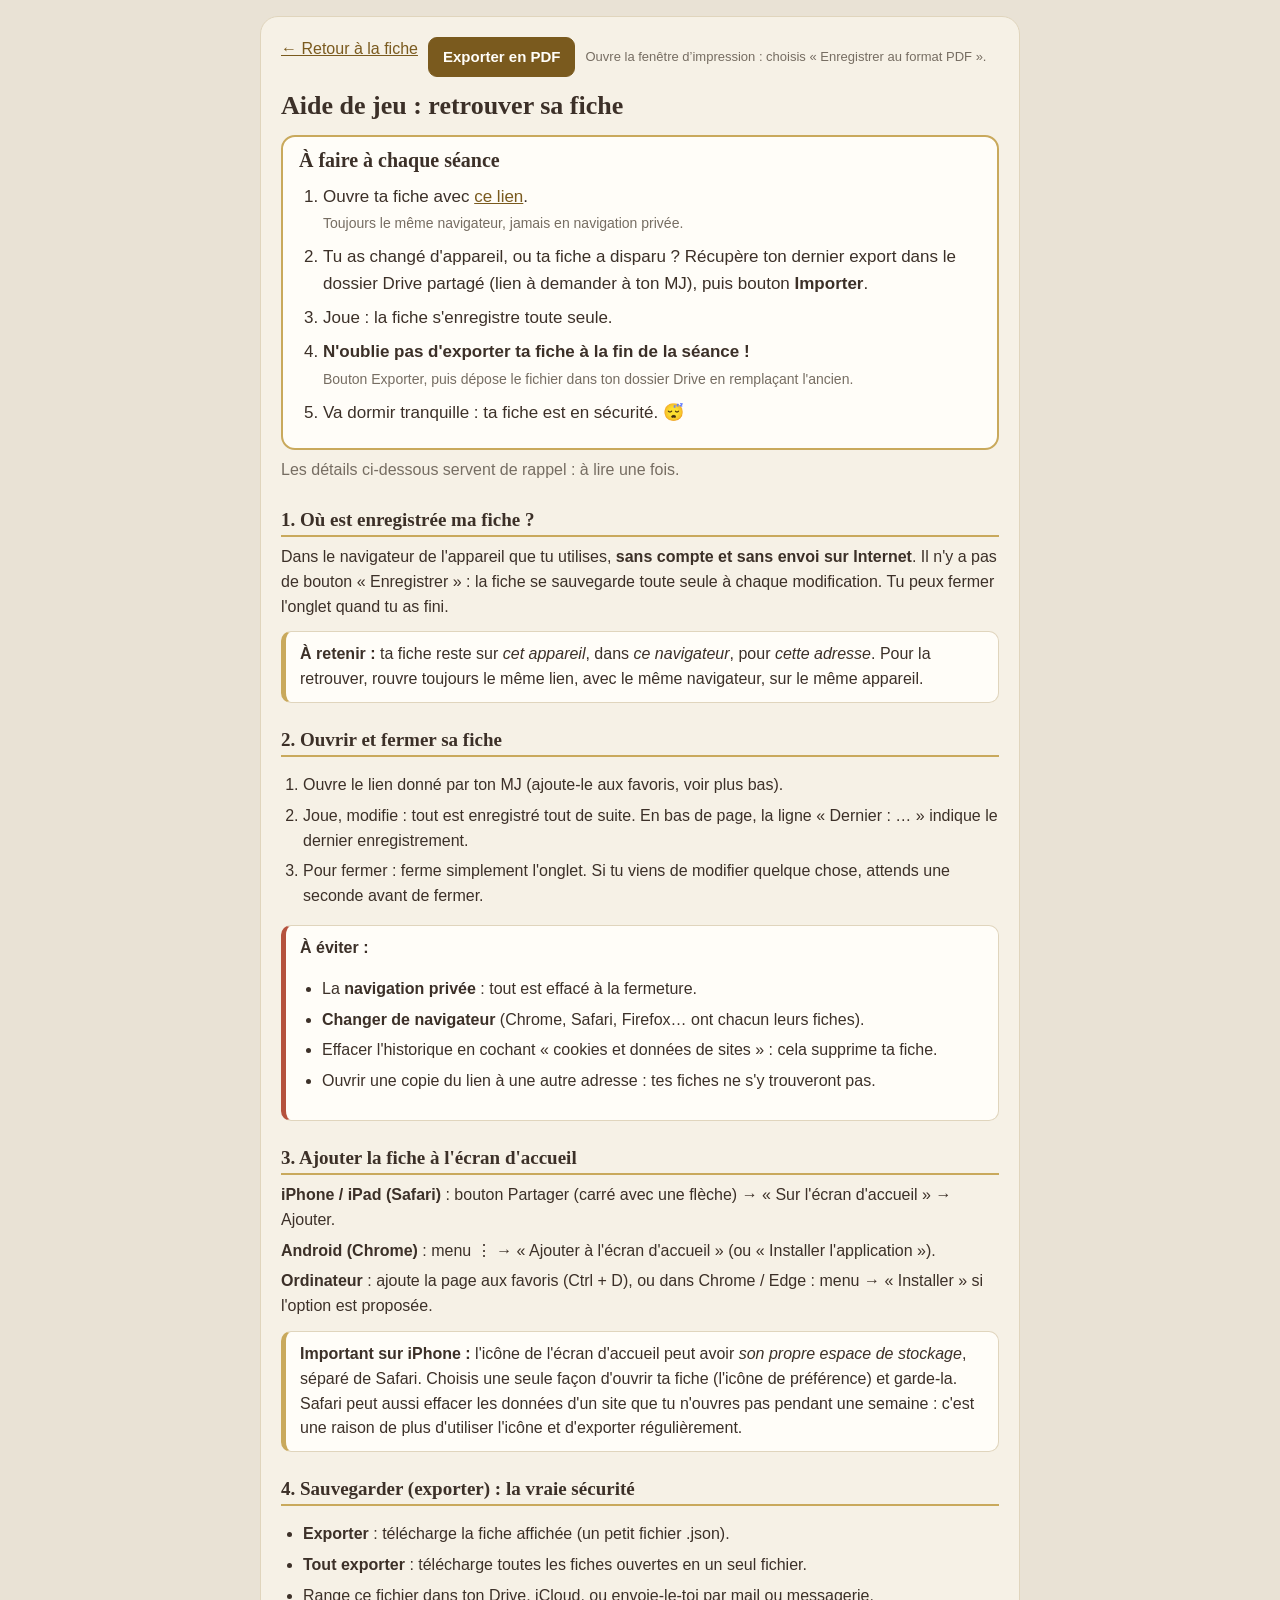
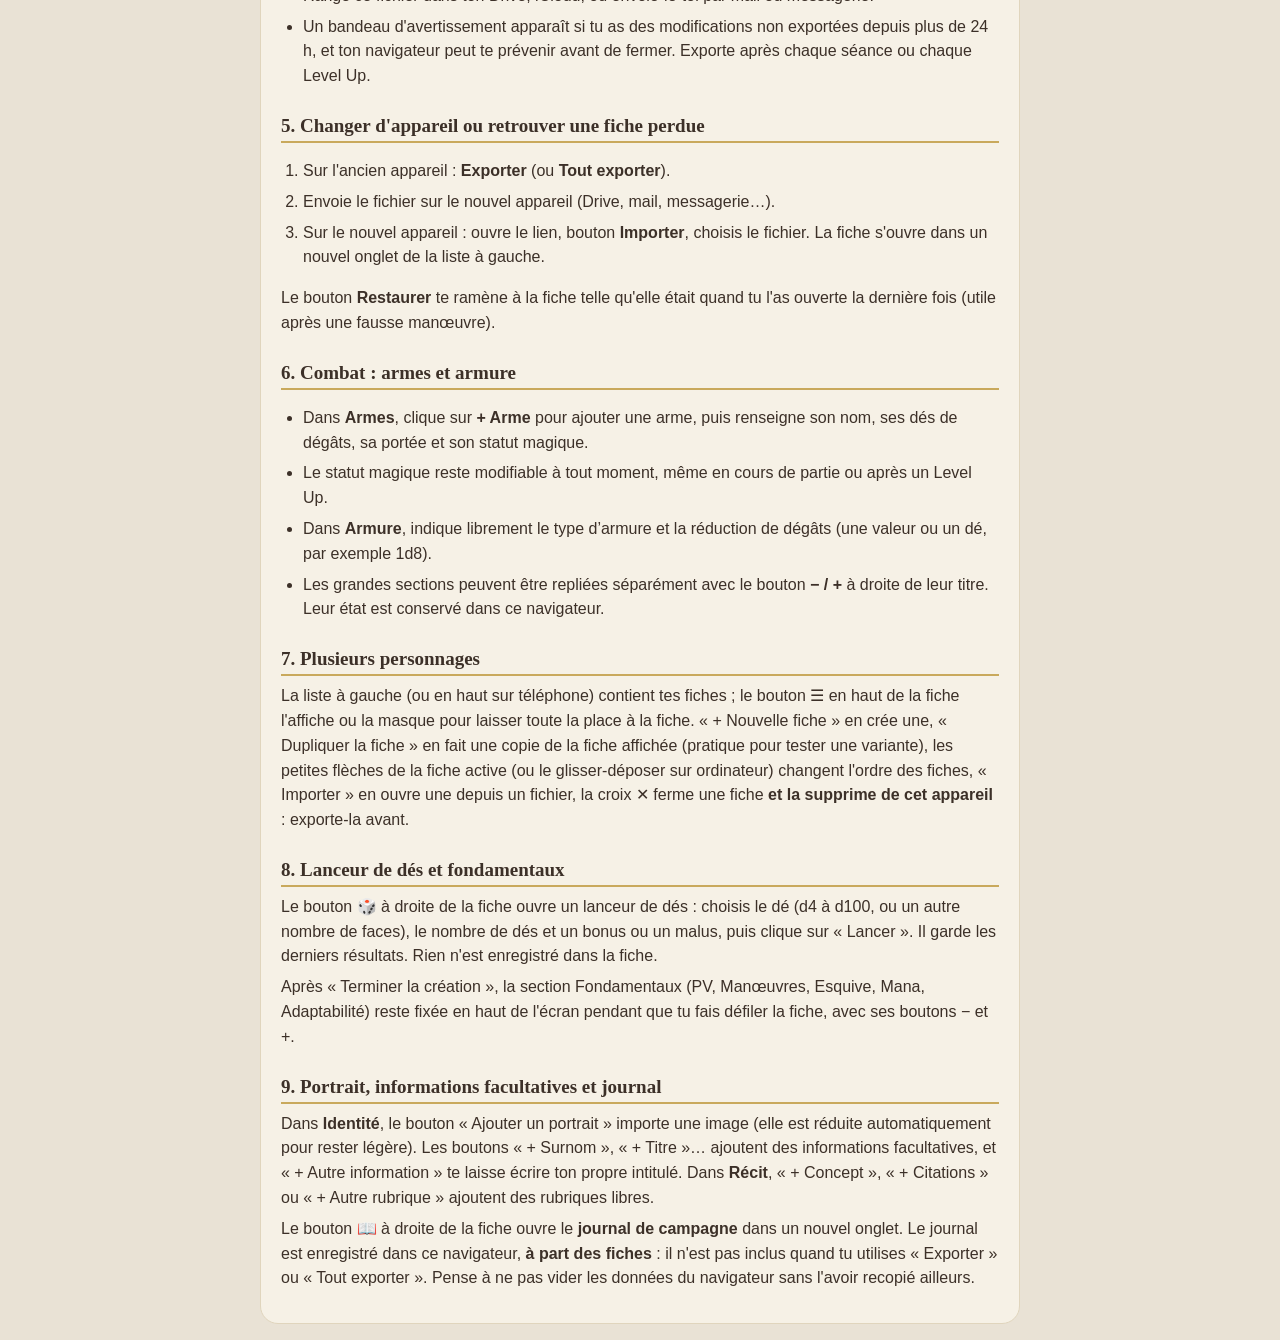
==== commit e5710db1: "v18 dernière version" ====
--- a/aide.html
+++ b/aide.html
@@ -115,6 +115,10 @@
   <h2>8. Lanceur de dés et fondamentaux</h2>
   <p>Le bouton 🎲 à droite de la fiche ouvre un lanceur de dés : choisis le dé (d4 à d100, ou un autre nombre de faces), le nombre de dés et un bonus ou un malus, puis clique sur « Lancer ». Il garde les derniers résultats. Rien n'est enregistré dans la fiche.</p>
   <p>Après « Terminer la création », la section Fondamentaux (PV, Manœuvres, Esquive, Mana, Adaptabilité) reste fixée en haut de l'écran pendant que tu fais défiler la fiche, avec ses boutons − et +.</p>
+
+  <h2>9. Portrait, informations facultatives et journal</h2>
+  <p>Dans <strong>Identité</strong>, le bouton « Ajouter un portrait » importe une image (elle est réduite automatiquement pour rester légère). Les boutons « + Surnom », « + Titre »… ajoutent des informations facultatives, et « + Autre information » te laisse écrire ton propre intitulé. Dans <strong>Récit</strong>, « + Concept », « + Citations » ou « + Autre rubrique » ajoutent des rubriques libres.</p>
+  <p>Le bouton 📖 à droite de la fiche ouvre le <strong>journal de campagne</strong> dans un nouvel onglet. Le journal est enregistré dans ce navigateur, <strong>à part des fiches</strong> : il n'est pas inclus quand tu utilises « Exporter » ou « Tout exporter ». Pense à ne pas vider les données du navigateur sans l'avoir recopié ailleurs.</p>
 </main>
 <script>
   // Le MJ colle ici le lien du dossier Drive partagé (entre les guillemets). Laisser vide tant qu'il n'existe pas.
